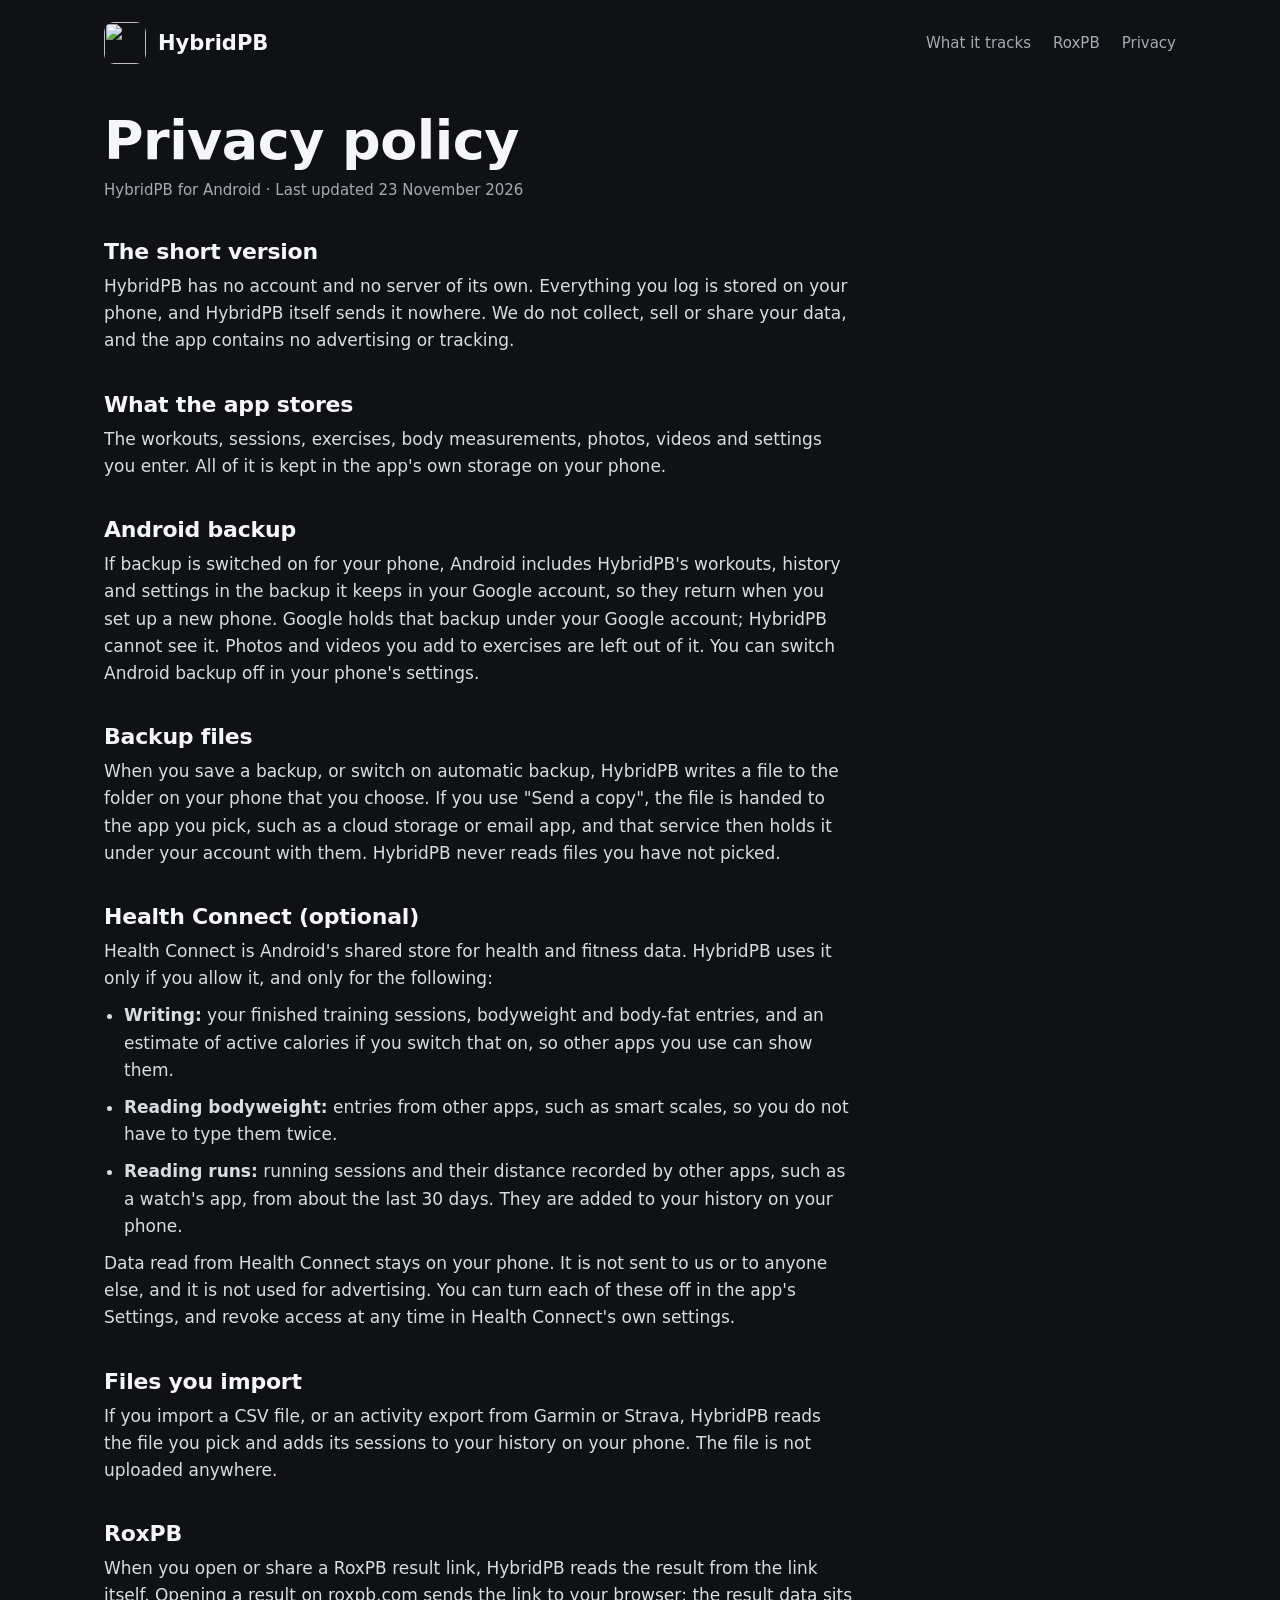
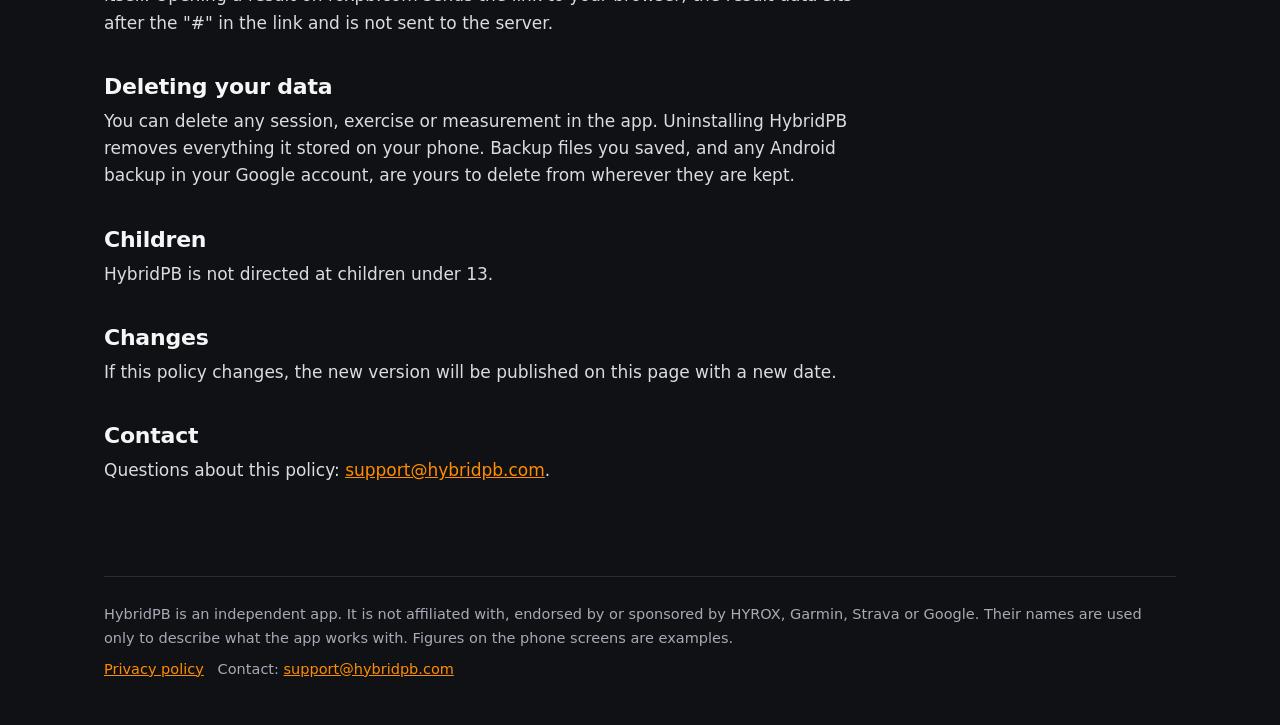
==== index.html @ e05a099e "Add files via upload" ====
<!DOCTYPE html>
<html lang="en-GB">
<head>
<meta charset="utf-8">
<meta name="viewport" content="width=device-width, initial-scale=1">
<title>HybridPB privacy policy</title>
<meta name="description" content="How HybridPB handles your data: it stays on your phone, with no account and no server.">
<link rel="icon" href="../img/logo.svg" type="image/svg+xml">
<link rel="stylesheet" href="../style.css">
</head>
<body>
<div class="wrap">
<header class="top">
  <a href="../"><img src="../img/logo.svg" alt=""></a>
  <a class="name" href="../">HybridPB</a>
  <nav><a href="../#what">What it tracks</a><a href="../#roxpb">RoxPB</a><a href="../privacy/">Privacy</a></nav>
</header>
<main class="policy">
  <h1>Privacy policy</h1>
  <p class="date">HybridPB for Android · Last updated 23 November 2026</p>

  <h2>The short version</h2>
  <p>HybridPB has no account and no server of its own. Everything you log is stored on your phone, and HybridPB itself sends it nowhere. We do not collect, sell or share your data, and the app contains no advertising or tracking.</p>

  <h2>What the app stores</h2>
  <p>The workouts, sessions, exercises, body measurements, photos, videos and settings you enter. All of it is kept in the app's own storage on your phone.</p>

  <h2>Android backup</h2>
  <p>If backup is switched on for your phone, Android includes HybridPB's workouts, history and settings in the backup it keeps in your Google account, so they return when you set up a new phone. Google holds that backup under your Google account; HybridPB cannot see it. Photos and videos you add to exercises are left out of it. You can switch Android backup off in your phone's settings.</p>

  <h2>Backup files</h2>
  <p>When you save a backup, or switch on automatic backup, HybridPB writes a file to the folder on your phone that you choose. If you use "Send a copy", the file is handed to the app you pick, such as a cloud storage or email app, and that service then holds it under your account with them. HybridPB never reads files you have not picked.</p>

  <h2>Health Connect (optional)</h2>
  <p>Health Connect is Android's shared store for health and fitness data. HybridPB uses it only if you allow it, and only for the following:</p>
  <ul>
    <li><strong>Writing:</strong> your finished training sessions, bodyweight and body-fat entries, and an estimate of active calories if you switch that on, so other apps you use can show them.</li>
    <li><strong>Reading bodyweight:</strong> entries from other apps, such as smart scales, so you do not have to type them twice.</li>
    <li><strong>Reading runs:</strong> running sessions and their distance recorded by other apps, such as a watch's app, from about the last 30 days. They are added to your history on your phone.</li>
  </ul>
  <p>Data read from Health Connect stays on your phone. It is not sent to us or to anyone else, and it is not used for advertising. You can turn each of these off in the app's Settings, and revoke access at any time in Health Connect's own settings.</p>

  <h2>Files you import</h2>
  <p>If you import a CSV file, or an activity export from Garmin or Strava, HybridPB reads the file you pick and adds its sessions to your history on your phone. The file is not uploaded anywhere.</p>

  <h2>RoxPB</h2>
  <p>When you open or share a RoxPB result link, HybridPB reads the result from the link itself. Opening a result on roxpb.com sends the link to your browser; the result data sits after the "#" in the link and is not sent to the server.</p>

  <h2>Deleting your data</h2>
  <p>You can delete any session, exercise or measurement in the app. Uninstalling HybridPB removes everything it stored on your phone. Backup files you saved, and any Android backup in your Google account, are yours to delete from wherever they are kept.</p>

  <h2>Children</h2>
  <p>HybridPB is not directed at children under 13.</p>

  <h2>Changes</h2>
  <p>If this policy changes, the new version will be published on this page with a new date.</p>

  <h2>Contact</h2>
  <p>Questions about this policy: <a href="mailto:support@hybridpb.com">support@hybridpb.com</a>.</p>
</main>
<footer>
  <p>HybridPB is an independent app. It is not affiliated with, endorsed by or sponsored by HYROX, Garmin, Strava or Google. Their names are used only to describe what the app works with. Figures on the phone screens are examples.</p>
  <p><a href="../privacy/">Privacy policy</a> &nbsp; Contact: <a href="mailto:support@hybridpb.com">support@hybridpb.com</a></p>
</footer>
</div>
</body>
</html>
---- style.css ----
@font-face{font-family:Archivo;src:url("fonts/archivo.woff2") format("woff2");font-weight:100 900;font-stretch:62% 125%;font-display:swap}
:root{
  --ink:#101114;--panel:#1b1d22;--raised:#22252c;--line:#2a2d34;--paper:#f5f6f8;--muted:#a5abb6;
  --run:#00aaff;--zone:#c060ff;--station:#ff8c00;--hyrox:#2ec4b6;--gold:#ffc94d;--good:#3ddc84;
  --display:Archivo,"Arial Narrow",system-ui,sans-serif;--body:system-ui,-apple-system,"Segoe UI",Roboto,Helvetica,Arial,sans-serif;
}
*{box-sizing:border-box}
html{scroll-behavior:smooth}
body{margin:0;background:var(--ink);color:var(--paper);font:17px/1.6 var(--body);-webkit-font-smoothing:antialiased}
img{max-width:100%;display:block}
a{color:var(--station)}
a:focus-visible,summary:focus-visible{outline:2px solid var(--run);outline-offset:3px;border-radius:4px}
.wrap{max-width:1120px;margin:0 auto;padding:0 24px}

/* header */
.top{display:flex;align-items:center;gap:12px;padding:22px 0}
.top img{width:42px;height:42px;border-radius:10px}
.top .name{font:800 21px/1 var(--display);font-stretch:110%;color:var(--paper);text-decoration:none}
.top nav{margin-left:auto;display:flex;gap:22px;font-size:15px}
.top nav a{color:var(--muted);text-decoration:none;white-space:nowrap}
.top nav a:hover{color:var(--paper)}

/* type */
h1,h2,h3{font-family:var(--display);margin:0;letter-spacing:-.01em}
h1{font-weight:900;font-stretch:118%;font-size:clamp(38px,5.6vw,70px);line-height:1}
h2{font-weight:800;font-stretch:112%;font-size:clamp(28px,3.6vw,44px);line-height:1.05}
h3{font-weight:700;font-stretch:106%;font-size:20px;line-height:1.2}
p{margin:0}
.lede{font-size:clamp(18px,1.6vw,21px);color:var(--muted);max-width:34em}

/* hero */
.hero{display:grid;grid-template-columns:minmax(0,1fr) minmax(0,1.05fr);gap:40px;align-items:center;padding:36px 0 72px}
.hero h1 span{display:block;white-space:nowrap}
.hero .lede{margin-top:22px}
.status{margin-top:28px;display:inline-block;border:1px solid var(--line);border-radius:999px;padding:9px 16px;font-size:15px;color:var(--muted)}
.fan{position:relative;height:600px}
.fan .phone{position:absolute;top:0}
.fan .phone:nth-child(1){left:2%;top:54px;transform:rotate(-6deg) scale(.86);transform-origin:bottom left;opacity:.9}
.fan .phone:nth-child(3){right:2%;top:54px;transform:rotate(6deg) scale(.86);transform-origin:bottom right;opacity:.9}
.fan .phone:nth-child(2){left:50%;transform:translateX(-50%);z-index:2}

/* the four kinds of session */
.kinds{display:grid;grid-template-columns:repeat(4,minmax(0,1fr));border-top:1px solid var(--line);border-bottom:1px solid var(--line)}
.kinds div{padding:26px 22px 28px;border-left:1px solid var(--line)}
.kinds div:first-child{border-left:0;padding-left:0}
.kinds h3{display:flex;align-items:center;gap:10px}
.kinds h3::before{content:"";width:12px;height:12px;border-radius:3px;background:var(--c)}
.kinds p{color:var(--muted);font-size:15.5px;margin-top:8px}

/* feature rows */
.feature{display:grid;grid-template-columns:minmax(0,1fr) 300px;gap:56px;align-items:center;padding:84px 0 0}
.feature.flip{grid-template-columns:300px minmax(0,1fr)}
.feature.flip .phone{order:-1}
.feature p{color:var(--muted);margin-top:16px;max-width:32em}
.feature ul{list-style:none;padding:0;margin:22px 0 0;max-width:34em}
.feature li{padding:11px 0;border-top:1px solid var(--line);font-size:16px}
.feature li b{font-weight:600;color:var(--paper)}
.feature li span{color:var(--muted)}

/* sources */
.sources{margin-top:96px;padding:44px 0;border-top:1px solid var(--line)}
.sources .cols{display:grid;grid-template-columns:repeat(4,minmax(0,1fr));gap:28px;margin-top:28px}
.sources h3{font-size:18px}
.sources p{color:var(--muted);font-size:15.5px;margin-top:6px}
.sources .lede{margin-top:14px}

/* RoxPB band: its own look, black like the watch face */
.roxpb{margin-top:64px;background:#000;border-radius:28px;padding:48px;display:grid;grid-template-columns:minmax(0,1fr) auto;gap:40px;align-items:center}
.roxpb .brand{display:flex;align-items:center;gap:14px;font:800 24px/1 var(--display);font-stretch:112%}
.roxpb .brand img{width:56px;height:56px;border-radius:13px}
.roxpb h2{margin-top:24px}
.roxpb p{color:var(--muted);margin-top:14px;max-width:30em}
.roxpb dl{display:flex;gap:36px;margin:26px 0 0;flex-wrap:wrap}
.roxpb dt{font-size:13.5px;color:var(--muted)}
.roxpb dd{margin:2px 0 0;font:800 30px/1.1 var(--display);font-stretch:108%;font-variant-numeric:tabular-nums}
.roxpb dd.ahead{color:#00ff3c}
.roxpb .go{display:inline-block;margin-top:28px;background:var(--station);color:#1a0e00;font-weight:700;text-decoration:none;padding:13px 22px;border-radius:999px}
.roxpb .watches{display:flex;gap:18px}
.roxpb .watches img{width:210px;height:210px}
.roxpb .fine{font-size:13.5px;margin-top:18px}

/* privacy strip and footer */
.yours{padding:72px 0 0;max-width:40em}
.yours p{color:var(--muted);margin-top:14px}
footer{border-top:1px solid var(--line);margin-top:72px;padding:26px 0 44px;color:var(--muted);font-size:14.5px}
footer p+p{margin-top:8px}

/* privacy page */
.policy{max-width:44em;padding-bottom:20px}
.policy h1{font-size:clamp(34px,5vw,54px);margin-top:28px}
.policy h2{font-size:22px;font-stretch:106%;margin-top:38px}
.policy p,.policy li{color:#d9dce2;margin-top:10px}
.policy ul{padding-left:20px;margin:6px 0 0}
.policy .date{color:var(--muted);font-size:15px}

/* ---------- phone mock-ups: the app's own screens, drawn in HTML ---------- */
.phone{width:300px;border-radius:38px;background:#000;padding:9px;box-shadow:0 30px 60px -20px rgba(0,0,0,.8),0 0 0 1px #2c2f36}
.screen{background:var(--ink);border-radius:30px;padding:16px 14px 10px;height:560px;overflow:hidden;font:11.5px/1.35 var(--body);display:flex;flex-direction:column}
.screen .title{font:800 21px/1 var(--display);font-stretch:108%;margin:6px 0 12px}
.screen .sec{font:700 9.5px/1 var(--body);letter-spacing:.08em;color:var(--muted);margin:13px 0 6px}
.screen .card{background:var(--panel);border-radius:11px;padding:9px 10px}
.screen .card+.card{margin-top:6px}
.screen .dim{color:var(--muted)}
.screen .big{font:800 15px/1.1 var(--display);font-variant-numeric:tabular-nums}
.screen .row{display:flex;align-items:center;gap:8px}
.screen .row .grow{flex:1;min-width:0}
.screen .num{font-variant-numeric:tabular-nums;font-weight:600}
.tabs{margin-top:auto;display:flex;justify-content:space-between;padding:9px 4px 2px;border-top:1px solid var(--line);font-size:9px;color:var(--muted)}
.tabs b{color:var(--paper);font-weight:600}
.tiles{display:grid;grid-template-columns:repeat(4,1fr);gap:0;background:var(--panel);border-radius:11px;overflow:hidden;text-align:center}
.tiles div{padding:9px 2px}
.tiles div.on{background:#12314a}
.tiles .big{font-size:17px}
.tiles small{display:block;font-size:8.5px;color:var(--muted);margin-top:2px}
.dot{width:8px;height:8px;border-radius:2px;background:var(--c);flex:none}
.chips{display:flex;gap:6px;margin:10px 0 0}
.chips span{border:1px solid var(--line);border-radius:7px;padding:4px 9px;color:var(--muted)}
.chips span.on{background:#12314a;border-color:#12314a;color:var(--paper)}
.bars{display:flex;align-items:flex-end;gap:5px;height:62px;margin-top:8px}
.bars i{flex:1;border-radius:3px 3px 0 0;background:var(--c);height:var(--h)}
.table{width:100%;border-collapse:collapse;font-variant-numeric:tabular-nums}
.table th{font-weight:700;font-size:9px;color:var(--muted);text-align:left;padding:2px 0}
.table td{padding:4px 0;font-weight:600;font-size:12.5px}
.table .r,.table th.r{text-align:right}
.tick{width:17px;height:17px;border-radius:50%;background:var(--good);display:inline-block}
.tick.off{background:var(--raised)}
.pill{display:inline-block;background:#3a2600;color:var(--gold);border-radius:6px;padding:1px 6px;font-size:9.5px;font-weight:700}
.trophy{color:var(--gold)}
.timer{background:#12314a;border-radius:11px;padding:9px 10px;margin-top:8px}
.timer .big{font-size:20px}
.orange{color:var(--station)}

@media (max-width:900px){
  .hero{grid-template-columns:1fr;padding-bottom:40px}
  .fan{height:auto;display:flex;justify-content:center}
  .fan .phone{position:static;transform:none!important}
  .fan .phone:nth-child(1),.fan .phone:nth-child(3){display:none}
  .kinds{grid-template-columns:1fr 1fr}
  .kinds div{padding-left:0;border-left:0;border-top:1px solid var(--line)}
  .kinds div:nth-child(-n+2){border-top:0}
  .kinds div:nth-child(even){padding-left:22px;border-left:1px solid var(--line)}
  .feature,.feature.flip{grid-template-columns:1fr;gap:32px;padding-top:64px}
  .feature .phone,.feature.flip .phone{order:2;margin:0 auto}
  .sources .cols{grid-template-columns:1fr 1fr}
  .roxpb{grid-template-columns:1fr;padding:32px 24px}
  .roxpb .watches img{width:150px;height:150px}
}
@media (max-width:480px){.top nav a:first-child{display:none}.top nav{gap:16px}.kinds{grid-template-columns:1fr}.kinds div,.kinds div:nth-child(even){padding-left:0;border-left:0;border-top:1px solid var(--line)}.kinds div:first-child{border-top:0}.kinds div:nth-child(2){border-top:1px solid var(--line)}.sources .cols{grid-template-columns:1fr}.phone{width:280px}}

.screen .btn{font-size:9.5px;font-weight:700;padding:5px 9px;border-radius:999px;background:var(--station);color:#101114}
.screen .btn.ghost{background:none;color:var(--paper);box-shadow:inset 0 0 0 1px var(--line)}
.screen .folder{display:flex;align-items:center;gap:7px;padding:7px 9px;margin-top:7px;border-radius:9px;background:#23262d;font-size:11px}
.screen .fi{width:13px;height:10px;border-radius:2px;background:var(--station);position:relative;flex:none}
.screen .fi:before{content:"";position:absolute;left:0;top:-3px;width:6px;height:3px;border-radius:2px 2px 0 0;background:var(--station)}
.screen .card.in{margin-left:12px}
.screen .go{width:0;height:0;border-left:8px solid var(--station);border-top:5px solid transparent;border-bottom:5px solid transparent;flex:none}
.screen .folder .grow{flex:1}
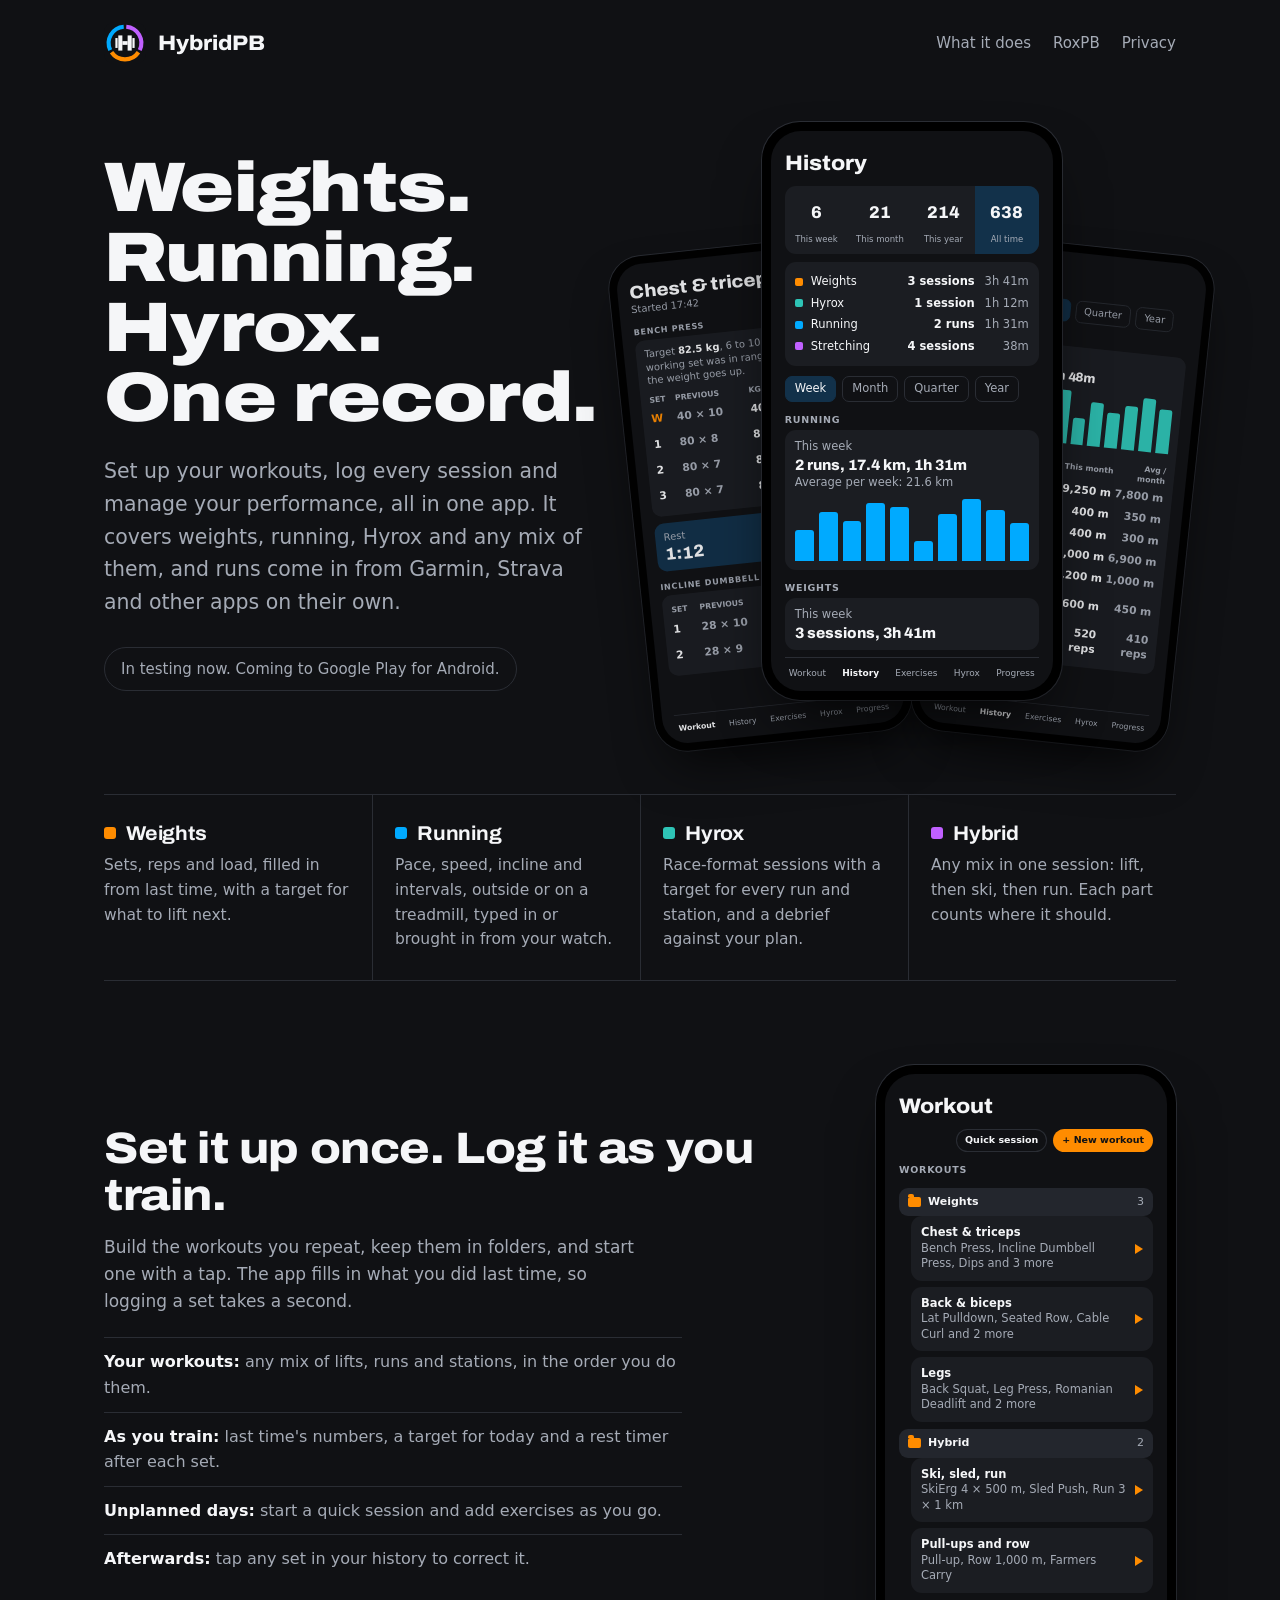
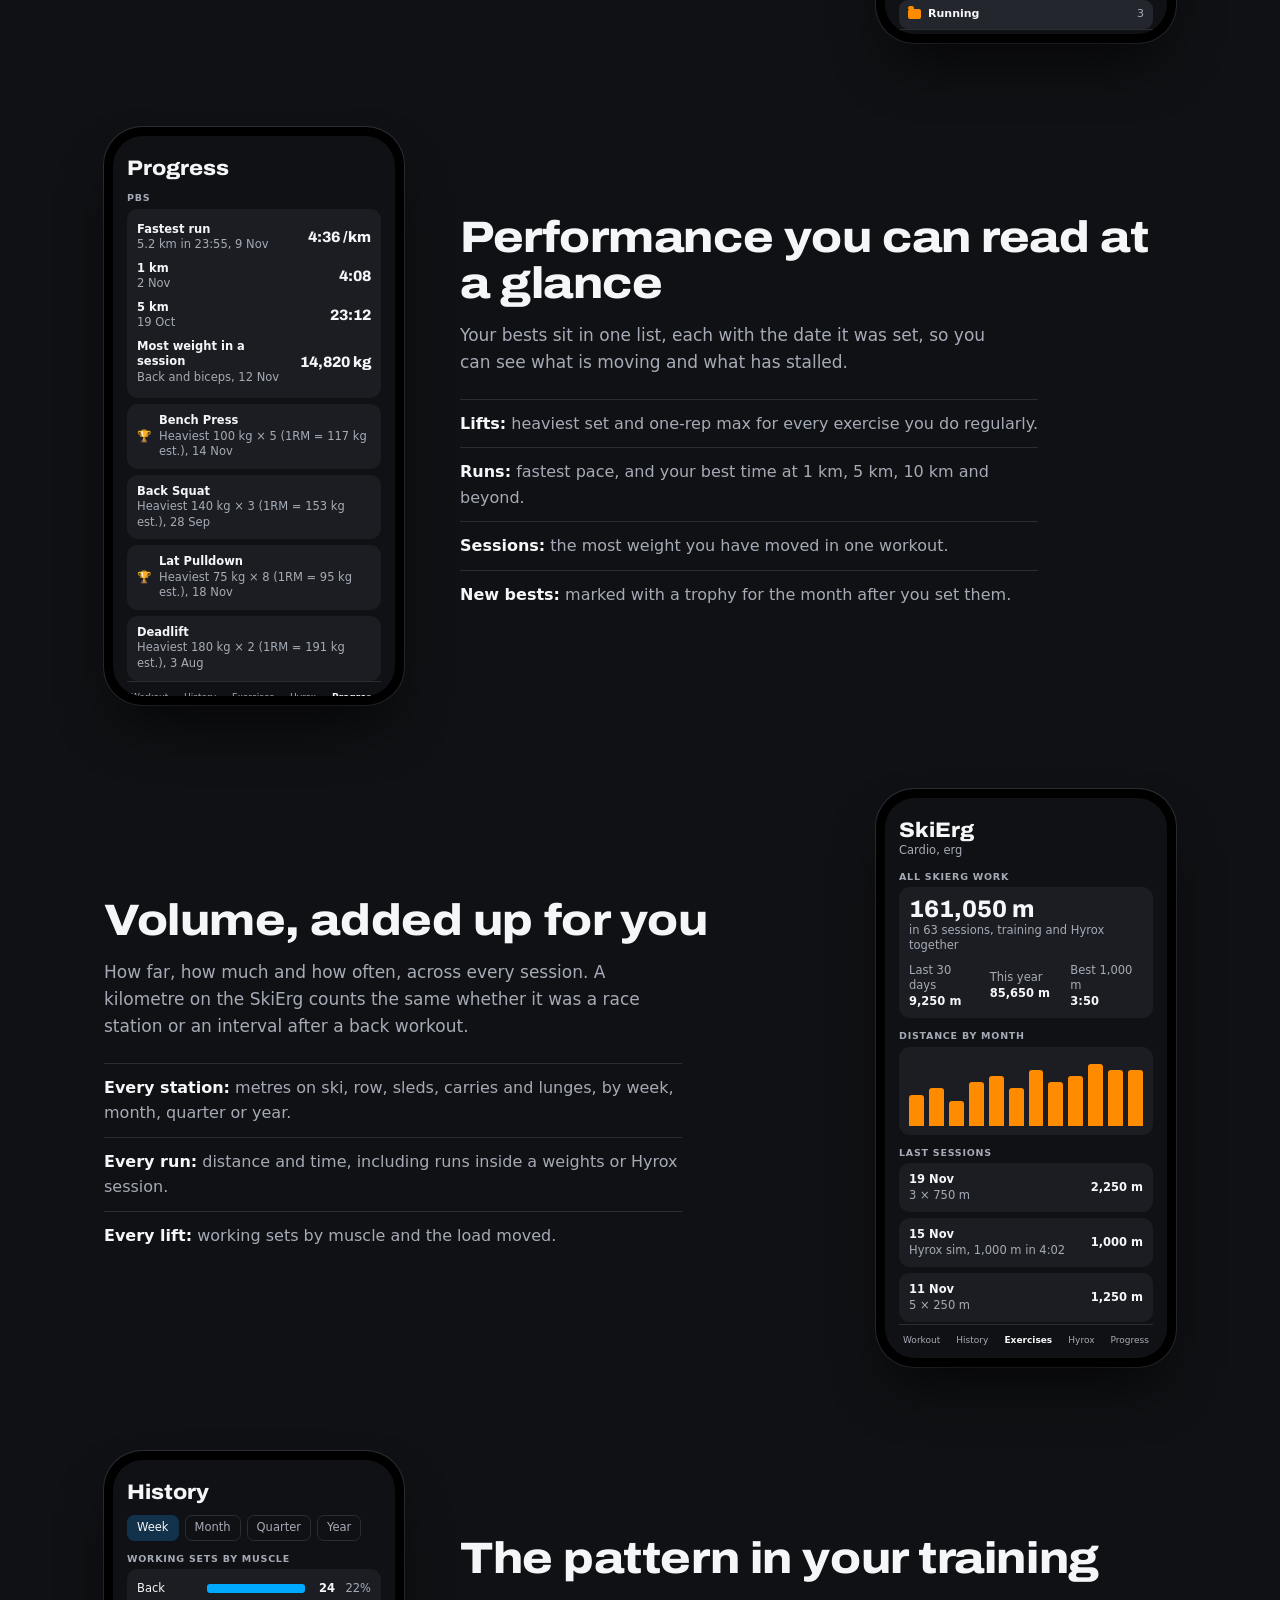
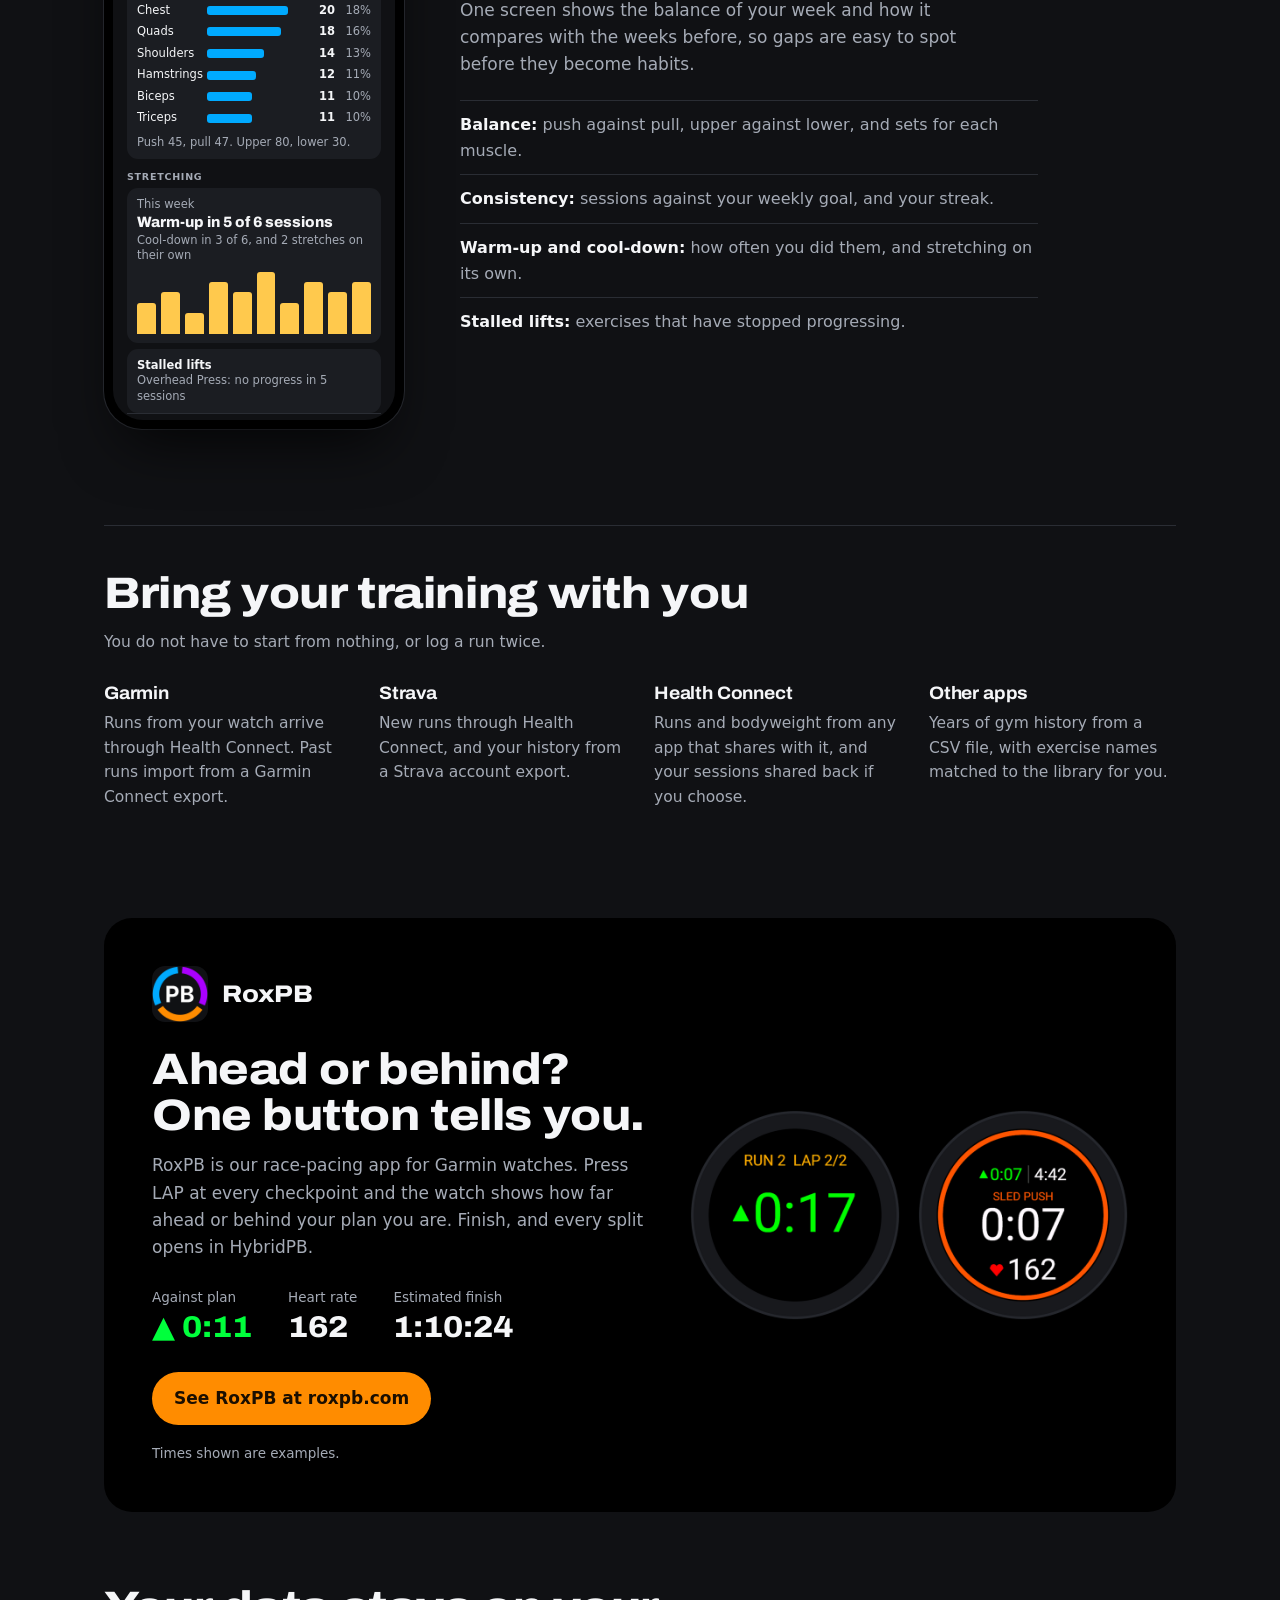
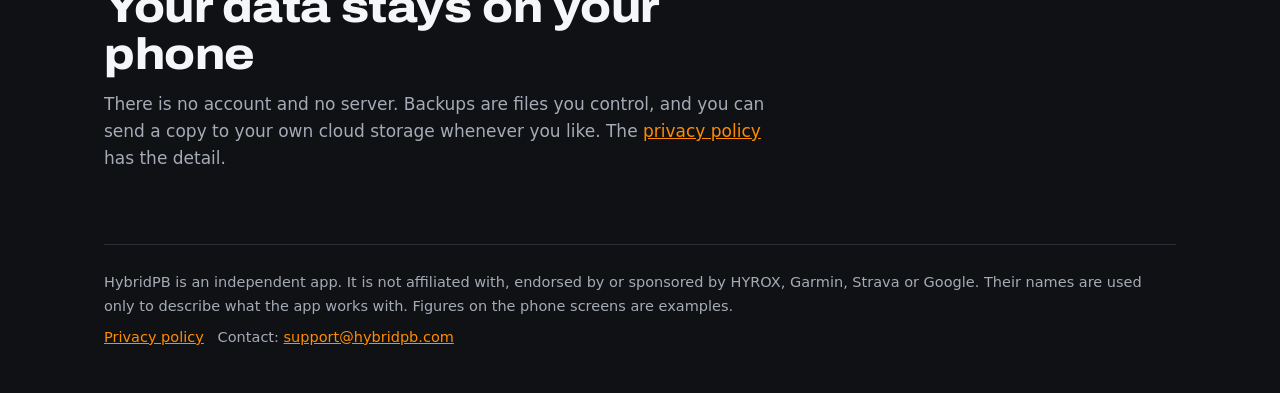
==== commit 1adb6bdd: "Add files via upload" ====
--- a/index.html
+++ b/index.html
@@ -3,64 +3,218 @@
 <head>
 <meta charset="utf-8">
 <meta name="viewport" content="width=device-width, initial-scale=1">
-<title>HybridPB privacy policy</title>
-<meta name="description" content="How HybridPB handles your data: it stays on your phone, with no account and no server.">
-<link rel="icon" href="../img/logo.svg" type="image/svg+xml">
-<link rel="stylesheet" href="../style.css">
+<title>HybridPB: plan, log and review weights, running, Hyrox and hybrid training</title>
+<meta name="description" content="Set up your workouts, log every session and manage your performance in one app, across weights, running, Hyrox and hybrid training. Brings in runs from Garmin, Strava and others.">
+<link rel="icon" href="./img/logo.svg" type="image/svg+xml">
+<link rel="stylesheet" href="./style.css">
 </head>
 <body>
 <div class="wrap">
 <header class="top">
-  <a href="../"><img src="../img/logo.svg" alt=""></a>
-  <a class="name" href="../">HybridPB</a>
-  <nav><a href="../#what">What it tracks</a><a href="../#roxpb">RoxPB</a><a href="../privacy/">Privacy</a></nav>
+  <a href="./"><img src="./img/logo.svg" alt=""></a>
+  <a class="name" href="./">HybridPB</a>
+  <nav><a href="./#what">What it does</a><a href="./#roxpb">RoxPB</a><a href="./privacy/">Privacy</a></nav>
 </header>
-<main class="policy">
-  <h1>Privacy policy</h1>
-  <p class="date">HybridPB for Android · Last updated 23 November 2026</p>
-
-  <h2>The short version</h2>
-  <p>HybridPB has no account and no server of its own. Everything you log is stored on your phone, and HybridPB itself sends it nowhere. We do not collect, sell or share your data, and the app contains no advertising or tracking.</p>
-
-  <h2>What the app stores</h2>
-  <p>The workouts, sessions, exercises, body measurements, photos, videos and settings you enter. All of it is kept in the app's own storage on your phone.</p>
-
-  <h2>Android backup</h2>
-  <p>If backup is switched on for your phone, Android includes HybridPB's workouts, history and settings in the backup it keeps in your Google account, so they return when you set up a new phone. Google holds that backup under your Google account; HybridPB cannot see it. Photos and videos you add to exercises are left out of it. You can switch Android backup off in your phone's settings.</p>
-
-  <h2>Backup files</h2>
-  <p>When you save a backup, or switch on automatic backup, HybridPB writes a file to the folder on your phone that you choose. If you use "Send a copy", the file is handed to the app you pick, such as a cloud storage or email app, and that service then holds it under your account with them. HybridPB never reads files you have not picked.</p>
-
-  <h2>Health Connect (optional)</h2>
-  <p>Health Connect is Android's shared store for health and fitness data. HybridPB uses it only if you allow it, and only for the following:</p>
-  <ul>
-    <li><strong>Writing:</strong> your finished training sessions, bodyweight and body-fat entries, and an estimate of active calories if you switch that on, so other apps you use can show them.</li>
-    <li><strong>Reading bodyweight:</strong> entries from other apps, such as smart scales, so you do not have to type them twice.</li>
-    <li><strong>Reading runs:</strong> running sessions and their distance recorded by other apps, such as a watch's app, from about the last 30 days. They are added to your history on your phone.</li>
-  </ul>
-  <p>Data read from Health Connect stays on your phone. It is not sent to us or to anyone else, and it is not used for advertising. You can turn each of these off in the app's Settings, and revoke access at any time in Health Connect's own settings.</p>
-
-  <h2>Files you import</h2>
-  <p>If you import a CSV file, or an activity export from Garmin or Strava, HybridPB reads the file you pick and adds its sessions to your history on your phone. The file is not uploaded anywhere.</p>
-
-  <h2>RoxPB</h2>
-  <p>When you open or share a RoxPB result link, HybridPB reads the result from the link itself. Opening a result on roxpb.com sends the link to your browser; the result data sits after the "#" in the link and is not sent to the server.</p>
-
-  <h2>Deleting your data</h2>
-  <p>You can delete any session, exercise or measurement in the app. Uninstalling HybridPB removes everything it stored on your phone. Backup files you saved, and any Android backup in your Google account, are yours to delete from wherever they are kept.</p>
-
-  <h2>Children</h2>
-  <p>HybridPB is not directed at children under 13.</p>
-
-  <h2>Changes</h2>
-  <p>If this policy changes, the new version will be published on this page with a new date.</p>
-
-  <h2>Contact</h2>
-  <p>Questions about this policy: <a href="mailto:support@hybridpb.com">support@hybridpb.com</a>.</p>
+
+<main>
+<section class="hero">
+  <div>
+    <h1><span>Weights.</span><span>Running.</span><span>Hyrox.</span><span>One record.</span></h1>
+    <p class="lede">Set up your workouts, log every session and manage your performance, all in one app. It covers weights, running, Hyrox and any mix of them, and runs come in from Garmin, Strava and other apps on their own.</p>
+    <p class="status">In testing now. Coming to Google Play for Android.</p>
+  </div>
+  <div class="fan"><div class="phone" role="img" aria-label="HybridPB during a weights session, showing sets, a target and the rest timer"><div class="screen" aria-hidden="true">
+<div class="row"><div class="grow"><div class="title" style="margin-bottom:2px">Chest &amp; triceps</div><div class="dim">Started 17:42</div></div><div class="big orange">24:10</div></div>
+<div class="sec">BENCH PRESS</div>
+<div class="card">
+  <div class="dim" style="margin-bottom:6px">Target <b style="color:var(--paper)">82.5 kg</b>, 6 to 10 reps. Every working set was in range last time, so the weight goes up.</div>
+  <table class="table"><tr><th>SET</th><th>PREVIOUS</th><th>KG</th><th>REPS</th><th class="r"></th></tr>
+  <tr><td class="orange">W</td><td class="dim">40 × 10</td><td>40</td><td>10</td><td class="r"><span class="tick"></span></td></tr>
+  <tr><td>1</td><td class="dim">80 × 8</td><td>82.5</td><td>8</td><td class="r"><span class="tick"></span></td></tr>
+  <tr><td>2</td><td class="dim">80 × 7</td><td>82.5</td><td>7</td><td class="r"><span class="tick"></span></td></tr>
+  <tr><td>3</td><td class="dim">80 × 7</td><td>82.5</td><td>7</td><td class="r"><span class="tick off"></span></td></tr></table>
+</div>
+<div class="timer row"><div class="grow"><div class="dim">Rest</div><div class="big">1:12</div></div><div class="dim">of 2:00</div></div>
+<div class="sec">INCLINE DUMBBELL PRESS</div>
+<div class="card"><table class="table"><tr><th>SET</th><th>PREVIOUS</th><th>KG</th><th>REPS</th><th class="r"></th></tr>
+  <tr><td>1</td><td class="dim">28 × 10</td><td>28</td><td>10</td><td class="r"><span class="tick off"></span></td></tr>
+  <tr><td>2</td><td class="dim">28 × 9</td><td>28</td><td>9</td><td class="r"><span class="tick off"></span></td></tr></table></div>
+<div class="tabs"><b>Workout</b><span>History</span><span>Exercises</span><span>Hyrox</span><span>Progress</span></div></div></div><div class="phone" role="img" aria-label="HybridPB History, with totals for weights, Hyrox, running and stretching"><div class="screen" aria-hidden="true">
+<div class="title">History</div>
+<div class="tiles"><div><div class="big">6</div><small>This week</small></div><div><div class="big">21</div><small>This month</small></div><div><div class="big">214</div><small>This year</small></div><div class="on"><div class="big">638</div><small>All time</small></div></div>
+<div class="card" style="margin-top:8px">
+  <div class="row" style="padding:3px 0"><span class="dot" style="--c:var(--station)"></span><span class="grow">Weights</span><span class="num">3 sessions</span><span class="dim" style="width:46px;text-align:right">3h 41m</span></div>
+  <div class="row" style="padding:3px 0"><span class="dot" style="--c:var(--hyrox)"></span><span class="grow">Hyrox</span><span class="num">1 session</span><span class="dim" style="width:46px;text-align:right">1h 12m</span></div>
+  <div class="row" style="padding:3px 0"><span class="dot" style="--c:var(--run)"></span><span class="grow">Running</span><span class="num">2 runs</span><span class="dim" style="width:46px;text-align:right">1h 31m</span></div>
+  <div class="row" style="padding:3px 0"><span class="dot" style="--c:var(--zone)"></span><span class="grow">Stretching</span><span class="num">4 sessions</span><span class="dim" style="width:46px;text-align:right">38m</span></div>
+</div>
+<div class="chips"><span class="on">Week</span><span>Month</span><span>Quarter</span><span>Year</span></div>
+<div class="sec">RUNNING</div>
+<div class="card"><div class="dim">This week</div><div class="big" style="margin:2px 0 2px">2 runs, 17.4 km, 1h 31m</div><div class="dim">Average per week: 21.6 km</div><div class="bars"><i style="--h:50%;--c:var(--run)"></i><i style="--h:79%;--c:var(--run)"></i><i style="--h:64%;--c:var(--run)"></i><i style="--h:93%;--c:var(--run)"></i><i style="--h:86%;--c:var(--run)"></i><i style="--h:32%;--c:var(--run)"></i><i style="--h:75%;--c:var(--run)"></i><i style="--h:100%;--c:var(--run)"></i><i style="--h:82%;--c:var(--run)"></i><i style="--h:61%;--c:var(--run)"></i></div></div>
+<div class="sec">WEIGHTS</div>
+<div class="card"><div class="dim">This week</div><div class="big" style="margin-top:2px">3 sessions, 3h 41m</div></div>
+<div class="tabs"><span>Workout</span><b>History</b><span>Exercises</span><span>Hyrox</span><span>Progress</span></div></div></div><div class="phone" role="img" aria-label="HybridPB History, showing metres on each Hyrox station"><div class="screen" aria-hidden="true">
+<div class="title">History</div>
+<div class="chips" style="margin-top:0"><span>Week</span><span class="on">Month</span><span>Quarter</span><span>Year</span></div>
+<div class="sec">HYROX</div>
+<div class="card"><div class="dim">This month</div><div class="big" style="margin:2px 0">5 sessions, 5h 48m</div><div class="bars"><i style="--h:50%;--c:var(--hyrox)"></i><i style="--h:67%;--c:var(--hyrox)"></i><i style="--h:33%;--c:var(--hyrox)"></i><i style="--h:83%;--c:var(--hyrox)"></i><i style="--h:67%;--c:var(--hyrox)"></i><i style="--h:100%;--c:var(--hyrox)"></i><i style="--h:50%;--c:var(--hyrox)"></i><i style="--h:83%;--c:var(--hyrox)"></i><i style="--h:67%;--c:var(--hyrox)"></i><i style="--h:83%;--c:var(--hyrox)"></i><i style="--h:100%;--c:var(--hyrox)"></i><i style="--h:83%;--c:var(--hyrox)"></i></div>
+  <table class="table" style="margin-top:12px"><tr><th>STATIONS</th><th class="r">This month</th><th class="r">Avg / month</th></tr>
+  <tr><td>SkiErg</td><td class="r">9,250 m</td><td class="r dim">7,800 m</td></tr>
+  <tr><td>Sled push</td><td class="r">400 m</td><td class="r dim">350 m</td></tr>
+  <tr><td>Sled pull</td><td class="r">400 m</td><td class="r dim">300 m</td></tr>
+  <tr><td>Row</td><td class="r">8,000 m</td><td class="r dim">6,900 m</td></tr>
+  <tr><td>Farmers carry</td><td class="r">1,200 m</td><td class="r dim">1,000 m</td></tr>
+  <tr><td>Sandbag lunges</td><td class="r">600 m</td><td class="r dim">450 m</td></tr>
+  <tr><td>Wall balls</td><td class="r">520 reps</td><td class="r dim">410 reps</td></tr></table>
+</div>
+<div class="tabs"><span>Workout</span><b>History</b><span>Exercises</span><span>Hyrox</span><span>Progress</span></div></div></div></div>
+</section>
+
+<section class="kinds" id="what">
+  <div style="--c:var(--station)"><h3>Weights</h3><p>Sets, reps and load, filled in from last time, with a target for what to lift next.</p></div>
+  <div style="--c:var(--run)"><h3>Running</h3><p>Pace, speed, incline and intervals, outside or on a treadmill, typed in or brought in from your watch.</p></div>
+  <div style="--c:var(--hyrox)"><h3>Hyrox</h3><p>Race-format sessions with a target for every run and station, and a debrief against your plan.</p></div>
+  <div style="--c:var(--zone)"><h3>Hybrid</h3><p>Any mix in one session: lift, then ski, then run. Each part counts where it should.</p></div>
+</section>
+
+<section class="feature">
+  <div>
+    <h2>Set it up once. Log it as you train.</h2>
+    <p>Build the workouts you repeat, keep them in folders, and start one with a tap. The app fills in what you did last time, so logging a set takes a second.</p>
+    <ul>
+      <li><b>Your workouts:</b> <span>any mix of lifts, runs and stations, in the order you do them.</span></li>
+      <li><b>As you train:</b> <span>last time's numbers, a target for today and a rest timer after each set.</span></li>
+      <li><b>Unplanned days:</b> <span>start a quick session and add exercises as you go.</span></li>
+      <li><b>Afterwards:</b> <span>tap any set in your history to correct it.</span></li>
+    </ul>
+  </div>
+  <div class="phone" role="img" aria-label="HybridPB Workout tab, with saved workouts grouped in folders"><div class="screen" aria-hidden="true">
+<div class="title">Workout</div>
+<div class="row" style="justify-content:flex-end;gap:6px"><span class="btn ghost">Quick session</span><span class="btn">+ New workout</span></div>
+<div class="sec">WORKOUTS</div>
+<div class="folder"><span class="fi"></span><b class="grow">Weights</b><span class="dim">3</span></div>
+<div class="card row in"><div class="grow"><b>Chest &amp; triceps</b><div class="dim">Bench Press, Incline Dumbbell Press, Dips and 3 more</div></div><span class="go"></span></div>
+<div class="card row in"><div class="grow"><b>Back &amp; biceps</b><div class="dim">Lat Pulldown, Seated Row, Cable Curl and 2 more</div></div><span class="go"></span></div>
+<div class="card row in"><div class="grow"><b>Legs</b><div class="dim">Back Squat, Leg Press, Romanian Deadlift and 2 more</div></div><span class="go"></span></div>
+<div class="folder"><span class="fi"></span><b class="grow">Hybrid</b><span class="dim">2</span></div>
+<div class="card row in"><div class="grow"><b>Ski, sled, run</b><div class="dim">SkiErg 4 × 500 m, Sled Push, Run 3 × 1 km</div></div><span class="go"></span></div>
+<div class="card row in"><div class="grow"><b>Pull-ups and row</b><div class="dim">Pull-up, Row 1,000 m, Farmers Carry</div></div><span class="go"></span></div>
+<div class="folder"><span class="fi"></span><b class="grow">Running</b><span class="dim">3</span></div>
+<div class="tabs"><b>Workout</b><span>History</span><span>Exercises</span><span>Hyrox</span><span>Progress</span></div></div></div>
+</section>
+
+<section class="feature flip">
+  <div>
+    <h2>Performance you can read at a glance</h2>
+    <p>Your bests sit in one list, each with the date it was set, so you can see what is moving and what has stalled.</p>
+    <ul>
+      <li><b>Lifts:</b> <span>heaviest set and one-rep max for every exercise you do regularly.</span></li>
+      <li><b>Runs:</b> <span>fastest pace, and your best time at 1 km, 5 km, 10 km and beyond.</span></li>
+      <li><b>Sessions:</b> <span>the most weight you have moved in one workout.</span></li>
+      <li><b>New bests:</b> <span>marked with a trophy for the month after you set them.</span></li>
+    </ul>
+  </div>
+  <div class="phone" role="img" aria-label="HybridPB Progress, listing personal bests for runs and lifts"><div class="screen" aria-hidden="true">
+<div class="title">Progress</div>
+<div class="sec" style="margin-top:2px">PBS</div>
+<div class="card">
+  <div class="row" style="padding:4px 0"><div class="grow"><b>Fastest run</b><div class="dim">5.2 km in 23:55, 9 Nov</div></div><div class="big">4:36 /km</div></div>
+  <div class="row" style="padding:4px 0"><div class="grow"><b>1 km</b><div class="dim">2 Nov</div></div><div class="big">4:08</div></div>
+  <div class="row" style="padding:4px 0"><div class="grow"><b>5 km</b><div class="dim">19 Oct</div></div><div class="big">23:12</div></div>
+  <div class="row" style="padding:4px 0"><div class="grow"><b>Most weight in a session</b><div class="dim">Back and biceps, 12 Nov</div></div><div class="big">14,820 kg</div></div>
+</div>
+<div class="card row"><span class="trophy">🏆</span><div class="grow"><b>Bench Press</b><div class="dim">Heaviest 100 kg × 5 (1RM = 117 kg est.), 14 Nov</div></div></div>
+<div class="card row"><div class="grow"><b>Back Squat</b><div class="dim">Heaviest 140 kg × 3 (1RM = 153 kg est.), 28 Sep</div></div></div>
+<div class="card row"><span class="trophy">🏆</span><div class="grow"><b>Lat Pulldown</b><div class="dim">Heaviest 75 kg × 8 (1RM = 95 kg est.), 18 Nov</div></div></div>
+<div class="card row"><div class="grow"><b>Deadlift</b><div class="dim">Heaviest 180 kg × 2 (1RM = 191 kg est.), 3 Aug</div></div></div>
+<div class="tabs"><span>Workout</span><span>History</span><span>Exercises</span><span>Hyrox</span><b>Progress</b></div></div></div>
+</section>
+
+<section class="feature">
+  <div>
+    <h2>Volume, added up for you</h2>
+    <p>How far, how much and how often, across every session. A kilometre on the SkiErg counts the same whether it was a race station or an interval after a back workout.</p>
+    <ul>
+      <li><b>Every station:</b> <span>metres on ski, row, sleds, carries and lunges, by week, month, quarter or year.</span></li>
+      <li><b>Every run:</b> <span>distance and time, including runs inside a weights or Hyrox session.</span></li>
+      <li><b>Every lift:</b> <span>working sets by muscle and the load moved.</span></li>
+    </ul>
+  </div>
+  <div class="phone" role="img" aria-label="HybridPB exercise page, with total distance on the SkiErg across training and racing"><div class="screen" aria-hidden="true">
+<div class="title" style="margin-bottom:2px">SkiErg</div><div class="dim">Cardio, erg</div>
+<div class="sec">ALL SKIERG WORK</div>
+<div class="card"><div class="big" style="font-size:24px">161,050 m</div><div class="dim">in 63 sessions, training and Hyrox together</div>
+  <div class="row" style="margin-top:9px"><div class="grow"><div class="dim">Last 30 days</div><b>9,250 m</b></div><div class="grow"><div class="dim">This year</div><b>85,650 m</b></div><div class="grow"><div class="dim">Best 1,000 m</div><b>3:50</b></div></div></div>
+<div class="sec">DISTANCE BY MONTH</div>
+<div class="card"><div class="bars"><i style="--h:50%;--c:var(--station)"></i><i style="--h:60%;--c:var(--station)"></i><i style="--h:40%;--c:var(--station)"></i><i style="--h:70%;--c:var(--station)"></i><i style="--h:80%;--c:var(--station)"></i><i style="--h:60%;--c:var(--station)"></i><i style="--h:90%;--c:var(--station)"></i><i style="--h:70%;--c:var(--station)"></i><i style="--h:80%;--c:var(--station)"></i><i style="--h:100%;--c:var(--station)"></i><i style="--h:90%;--c:var(--station)"></i><i style="--h:90%;--c:var(--station)"></i></div></div>
+<div class="sec">LAST SESSIONS</div>
+<div class="card"><div class="row"><div class="grow"><b>19 Nov</b><div class="dim">3 × 750 m</div></div><div class="num">2,250 m</div></div></div>
+<div class="card"><div class="row"><div class="grow"><b>15 Nov</b><div class="dim">Hyrox sim, 1,000 m in 4:02</div></div><div class="num">1,000 m</div></div></div>
+<div class="card"><div class="row"><div class="grow"><b>11 Nov</b><div class="dim">5 × 250 m</div></div><div class="num">1,250 m</div></div></div>
+<div class="tabs"><span>Workout</span><span>History</span><b>Exercises</b><span>Hyrox</span><span>Progress</span></div></div></div>
+</section>
+
+<section class="feature flip">
+  <div>
+    <h2>The pattern in your training</h2>
+    <p>One screen shows the balance of your week and how it compares with the weeks before, so gaps are easy to spot before they become habits.</p>
+    <ul>
+      <li><b>Balance:</b> <span>push against pull, upper against lower, and sets for each muscle.</span></li>
+      <li><b>Consistency:</b> <span>sessions against your weekly goal, and your streak.</span></li>
+      <li><b>Warm-up and cool-down:</b> <span>how often you did them, and stretching on its own.</span></li>
+      <li><b>Stalled lifts:</b> <span>exercises that have stopped progressing.</span></li>
+    </ul>
+  </div>
+  <div class="phone" role="img" aria-label="HybridPB History, showing working sets by muscle and how often sessions had a warm-up and cool-down"><div class="screen" aria-hidden="true">
+<div class="title">History</div>
+<div class="chips" style="margin-top:0"><span class="on">Week</span><span>Month</span><span>Quarter</span><span>Year</span></div>
+<div class="sec">WORKING SETS BY MUSCLE</div>
+<div class="card"><div class="row" style="padding:3px 0"><span style="width:62px">Back</span><span class="grow"><span style="display:block;height:9px;border-radius:3px;background:var(--run);width:100%"></span></span><span class="num" style="width:22px;text-align:right">24</span><span class="dim" style="width:28px;text-align:right">22%</span></div><div class="row" style="padding:3px 0"><span style="width:62px">Chest</span><span class="grow"><span style="display:block;height:9px;border-radius:3px;background:var(--run);width:83%"></span></span><span class="num" style="width:22px;text-align:right">20</span><span class="dim" style="width:28px;text-align:right">18%</span></div><div class="row" style="padding:3px 0"><span style="width:62px">Quads</span><span class="grow"><span style="display:block;height:9px;border-radius:3px;background:var(--run);width:75%"></span></span><span class="num" style="width:22px;text-align:right">18</span><span class="dim" style="width:28px;text-align:right">16%</span></div><div class="row" style="padding:3px 0"><span style="width:62px">Shoulders</span><span class="grow"><span style="display:block;height:9px;border-radius:3px;background:var(--run);width:58%"></span></span><span class="num" style="width:22px;text-align:right">14</span><span class="dim" style="width:28px;text-align:right">13%</span></div><div class="row" style="padding:3px 0"><span style="width:62px">Hamstrings</span><span class="grow"><span style="display:block;height:9px;border-radius:3px;background:var(--run);width:50%"></span></span><span class="num" style="width:22px;text-align:right">12</span><span class="dim" style="width:28px;text-align:right">11%</span></div><div class="row" style="padding:3px 0"><span style="width:62px">Biceps</span><span class="grow"><span style="display:block;height:9px;border-radius:3px;background:var(--run);width:46%"></span></span><span class="num" style="width:22px;text-align:right">11</span><span class="dim" style="width:28px;text-align:right">10%</span></div><div class="row" style="padding:3px 0"><span style="width:62px">Triceps</span><span class="grow"><span style="display:block;height:9px;border-radius:3px;background:var(--run);width:46%"></span></span><span class="num" style="width:22px;text-align:right">11</span><span class="dim" style="width:28px;text-align:right">10%</span></div>
+  <div class="dim" style="margin-top:6px">Push 45, pull 47. Upper 80, lower 30.</div></div>
+<div class="sec">STRETCHING</div>
+<div class="card"><div class="dim">This week</div><div class="big" style="margin:2px 0">Warm-up in 5 of 6 sessions</div><div class="dim">Cool-down in 3 of 6, and 2 stretches on their own</div><div class="bars"><i style="--h:50%;--c:var(--gold)"></i><i style="--h:67%;--c:var(--gold)"></i><i style="--h:33%;--c:var(--gold)"></i><i style="--h:83%;--c:var(--gold)"></i><i style="--h:67%;--c:var(--gold)"></i><i style="--h:100%;--c:var(--gold)"></i><i style="--h:50%;--c:var(--gold)"></i><i style="--h:83%;--c:var(--gold)"></i><i style="--h:67%;--c:var(--gold)"></i><i style="--h:83%;--c:var(--gold)"></i></div></div>
+<div class="card row"><div class="grow"><b>Stalled lifts</b><div class="dim">Overhead Press: no progress in 5 sessions</div></div></div>
+<div class="tabs"><span>Workout</span><b>History</b><span>Exercises</span><span>Hyrox</span><span>Progress</span></div></div></div>
+</section>
+
+<section class="sources">
+  <h2>Bring your training with you</h2>
+  <p class="lede">You do not have to start from nothing, or log a run twice.</p>
+  <div class="cols">
+    <div><h3>Garmin</h3><p>Runs from your watch arrive through Health Connect. Past runs import from a Garmin Connect export.</p></div>
+    <div><h3>Strava</h3><p>New runs through Health Connect, and your history from a Strava account export.</p></div>
+    <div><h3>Health Connect</h3><p>Runs and bodyweight from any app that shares with it, and your sessions shared back if you choose.</p></div>
+    <div><h3>Other apps</h3><p>Years of gym history from a CSV file, with exercise names matched to the library for you.</p></div>
+  </div>
+</section>
+
+<section class="roxpb" id="roxpb">
+  <div>
+    <div class="brand"><img src="./img/roxpb-logo.png" alt="">RoxPB</div>
+    <h2>Ahead or behind? One button tells you.</h2>
+    <p>RoxPB is our race-pacing app for Garmin watches. Press LAP at every checkpoint and the watch shows how far ahead or behind your plan you are. Finish, and every split opens in HybridPB.</p>
+    <dl>
+      <div><dt>Against plan</dt><dd class="ahead">▲ 0:11</dd></div>
+      <div><dt>Heart rate</dt><dd>162</dd></div>
+      <div><dt>Estimated finish</dt><dd>1:10:24</dd></div>
+    </dl>
+    <a class="go" href="https://roxpb.com">See RoxPB at roxpb.com</a>
+    <p class="fine">Times shown are examples.</p>
+  </div>
+  <div class="watches">
+    <img src="./img/roxpb-watch-run.png" alt="A Garmin watch showing 17 seconds ahead of plan on run 2">
+    <img src="./img/roxpb-watch-station.png" alt="A Garmin watch on the sled push station, 7 seconds ahead, heart rate 162">
+  </div>
+</section>
+
+<section class="yours">
+  <h2>Your data stays on your phone</h2>
+  <p>There is no account and no server. Backups are files you control, and you can send a copy to your own cloud storage whenever you like. The <a href="./privacy/">privacy policy</a> has the detail.</p>
+</section>
 </main>
 <footer>
   <p>HybridPB is an independent app. It is not affiliated with, endorsed by or sponsored by HYROX, Garmin, Strava or Google. Their names are used only to describe what the app works with. Figures on the phone screens are examples.</p>
-  <p><a href="../privacy/">Privacy policy</a> &nbsp; Contact: <a href="mailto:support@hybridpb.com">support@hybridpb.com</a></p>
+  <p><a href="./privacy/">Privacy policy</a> &nbsp; Contact: <a href="mailto:support@hybridpb.com">support@hybridpb.com</a></p>
 </footer>
 </div>
 </body>
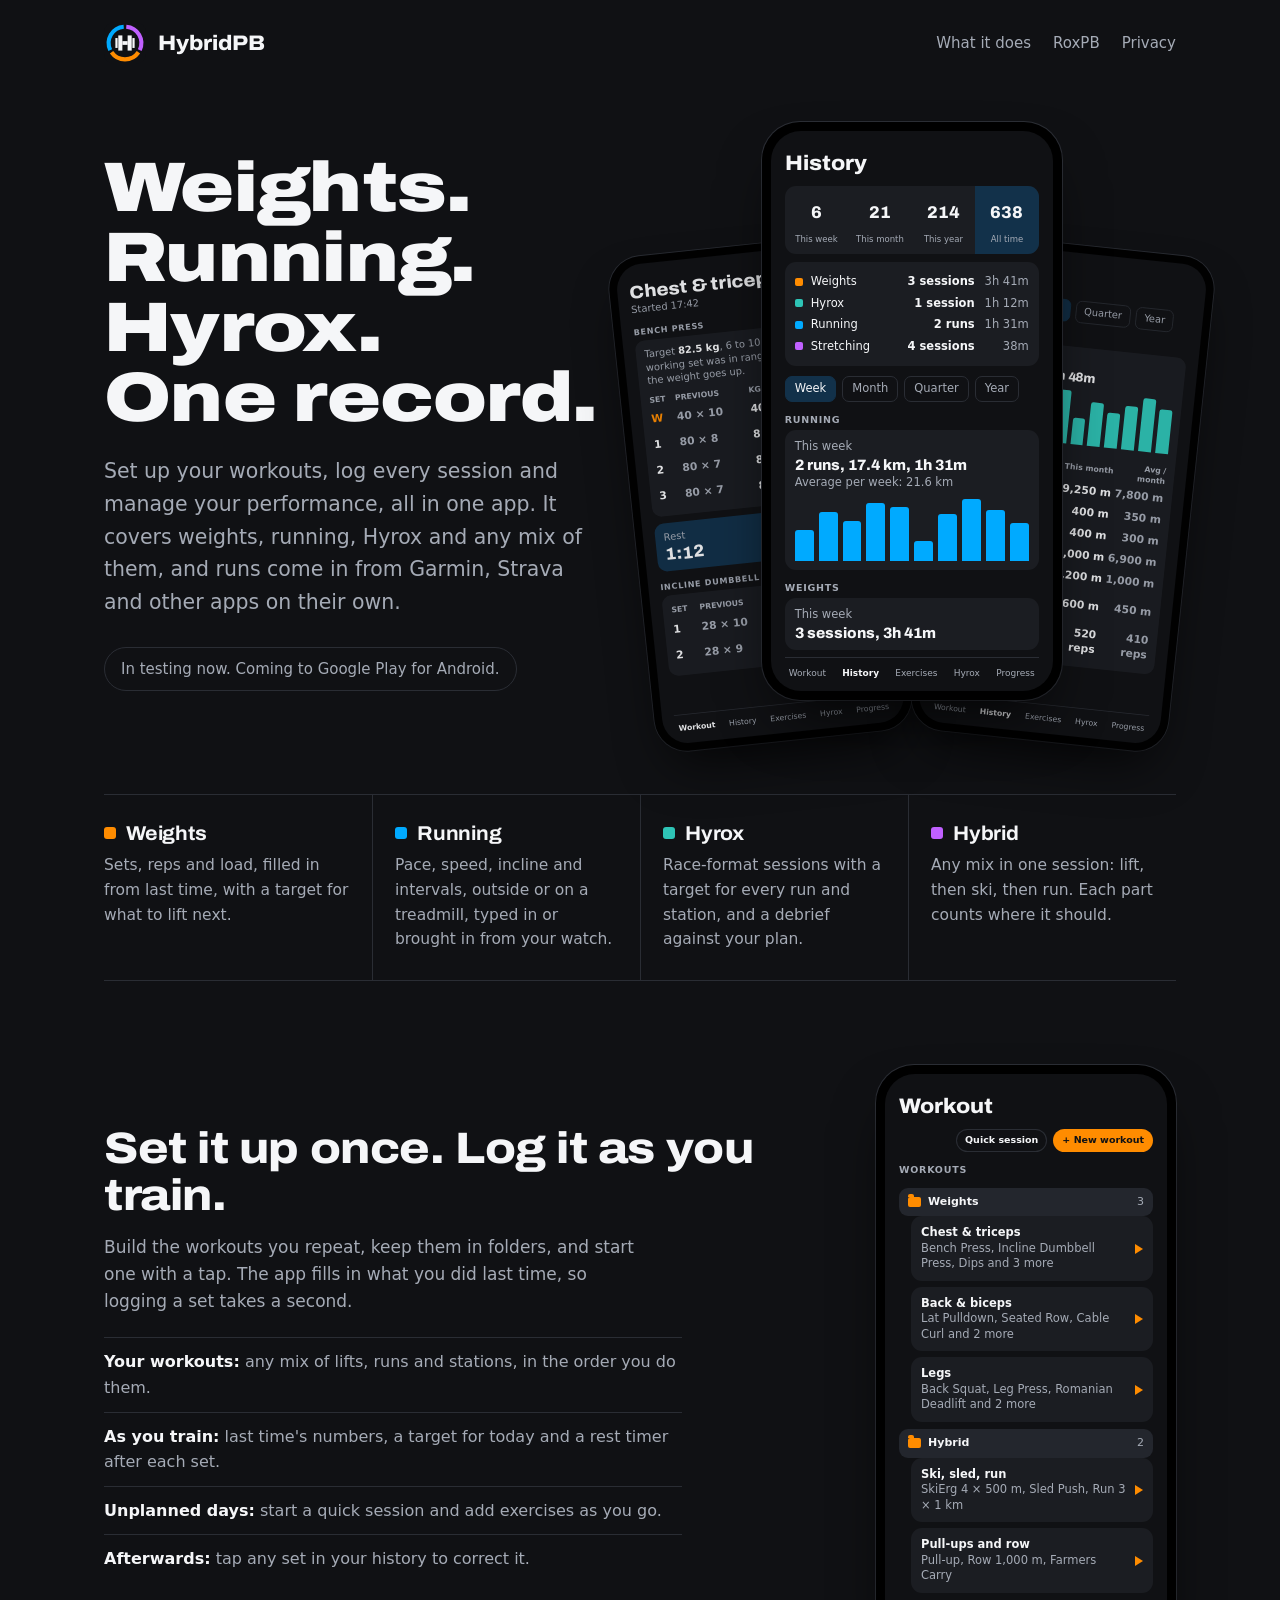
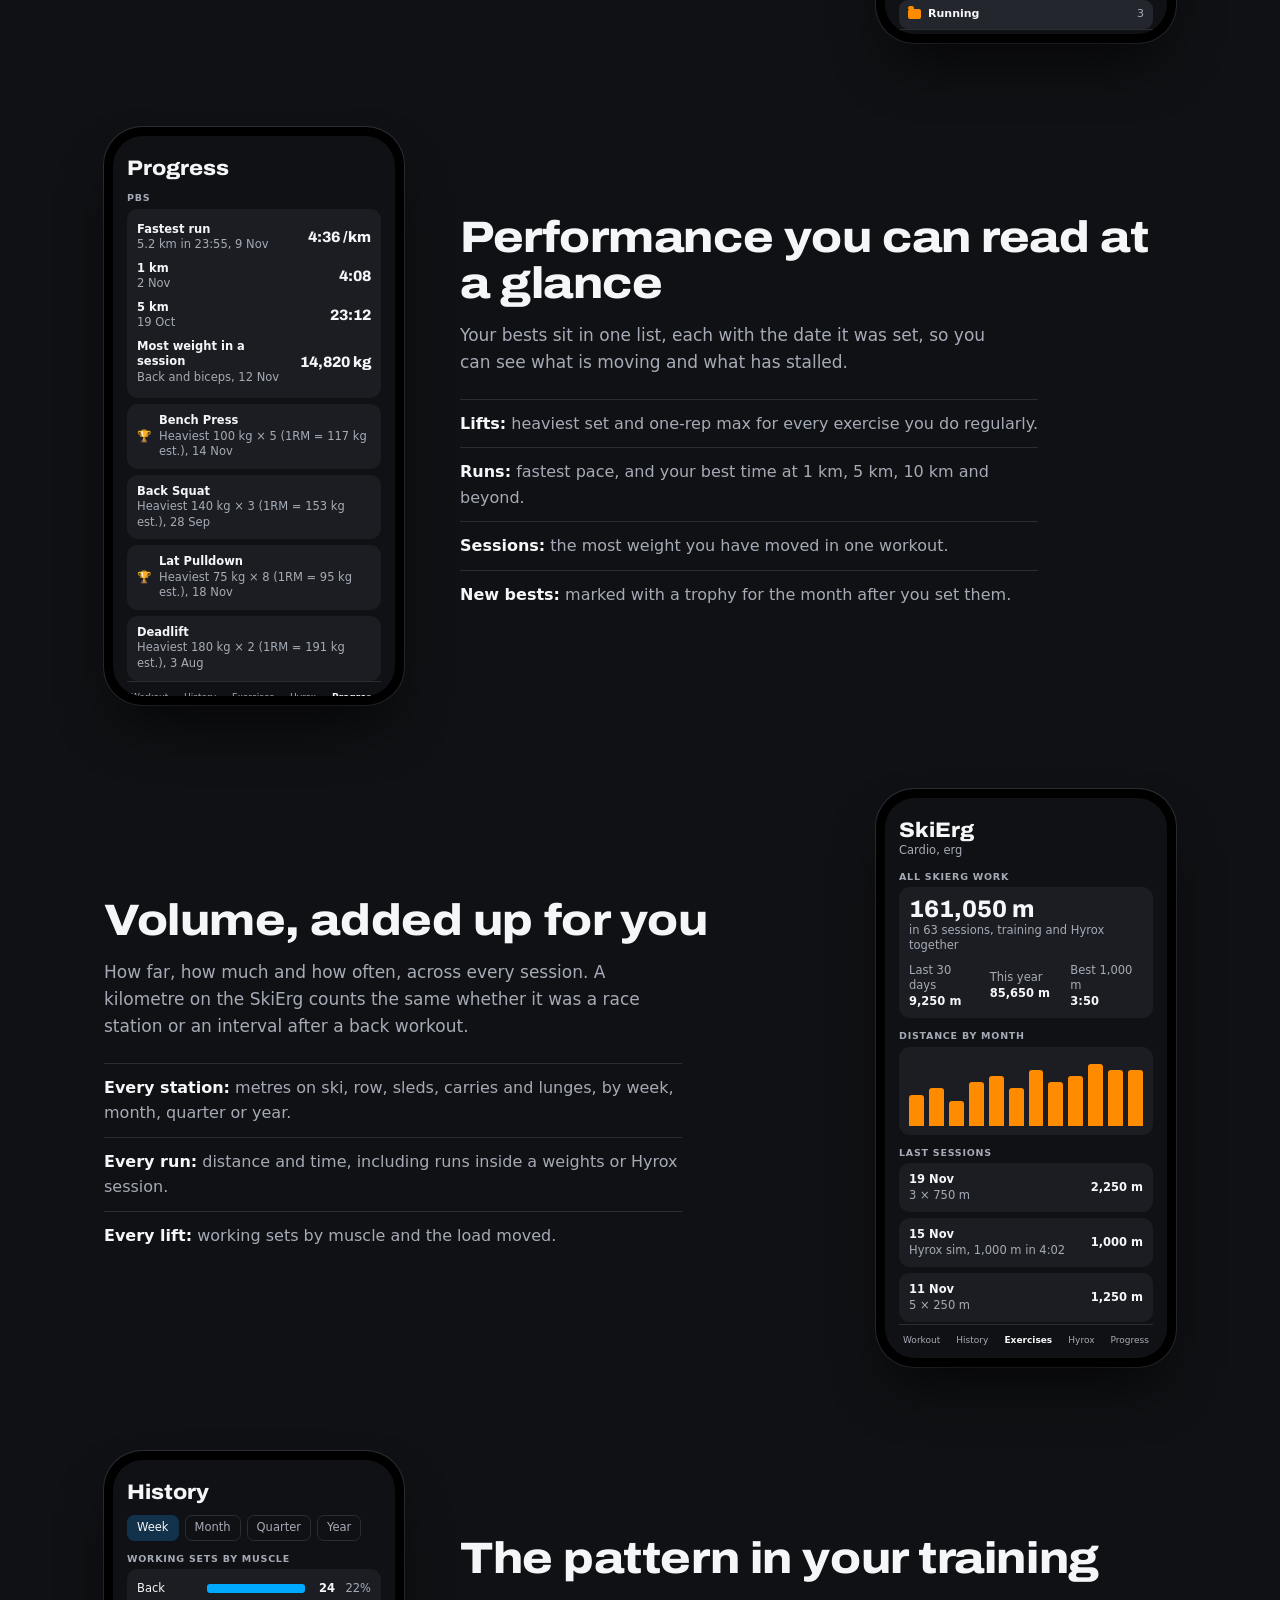
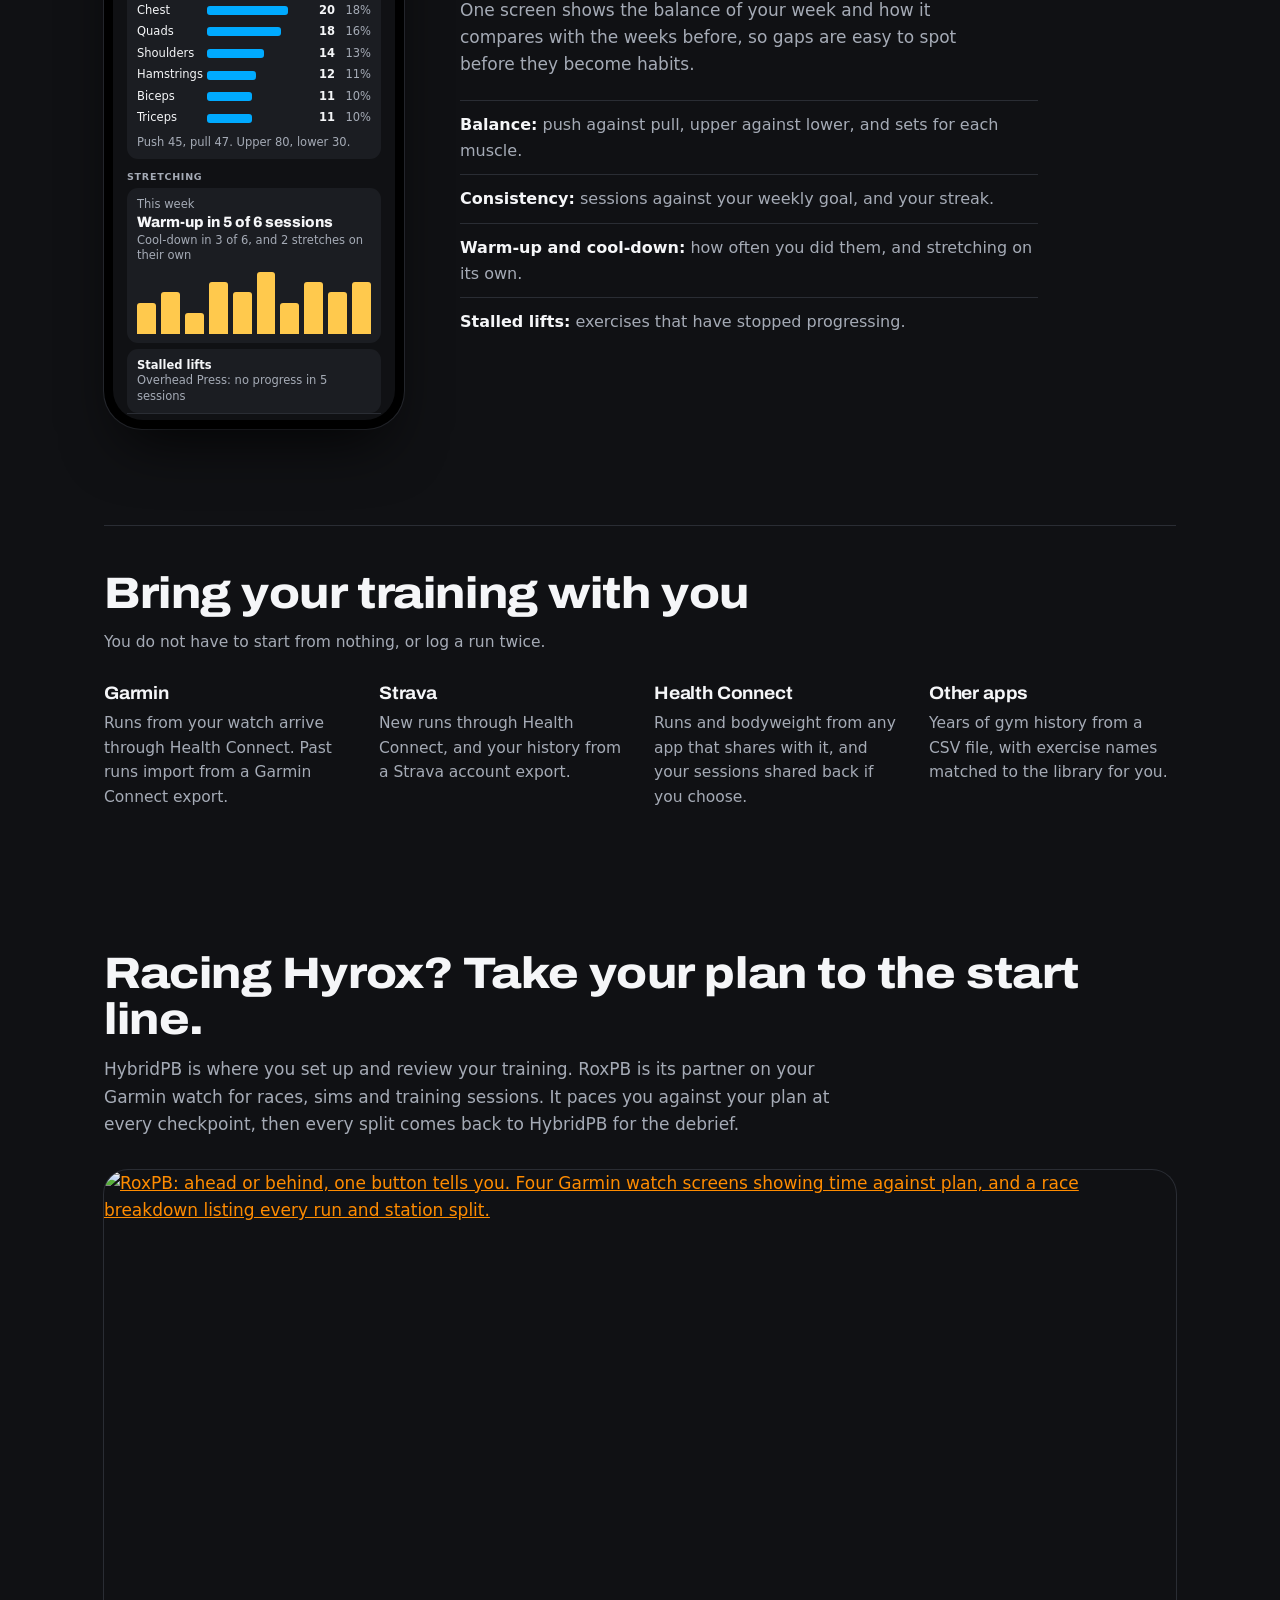
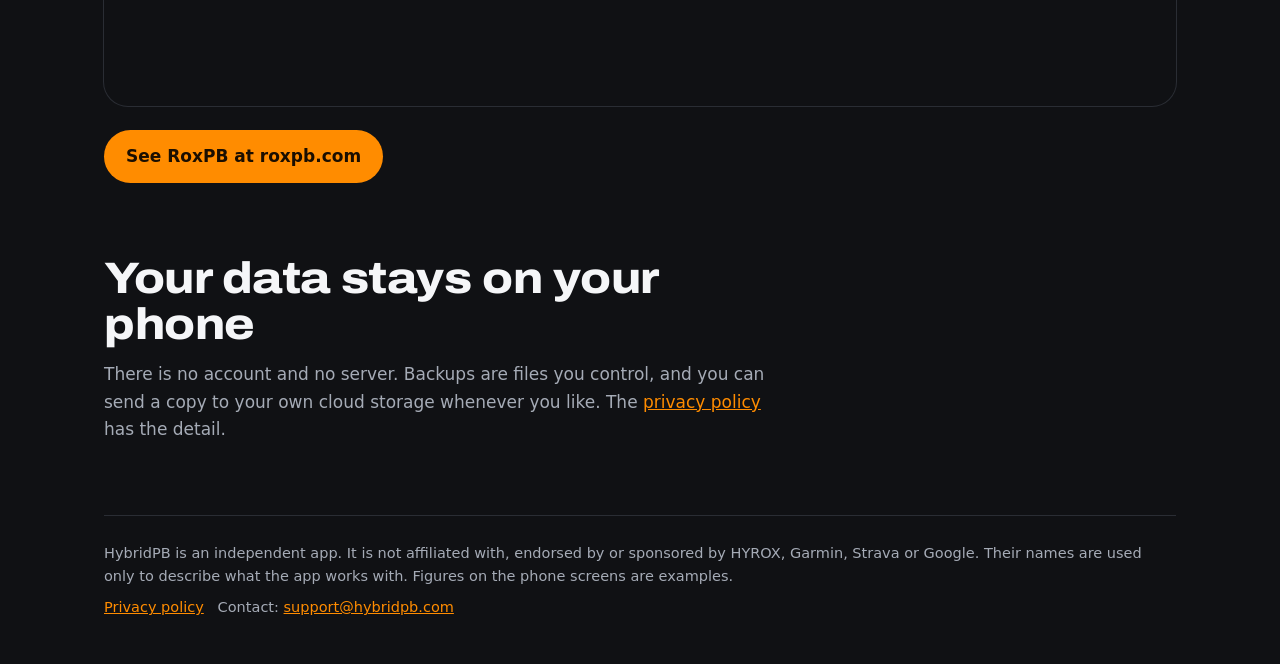
==== commit 72cdf3b9: "Add files via upload" ====
--- a/index.html
+++ b/index.html
@@ -189,22 +189,14 @@
 </section>
 
 <section class="roxpb" id="roxpb">
-  <div>
-    <div class="brand"><img src="./img/roxpb-logo.png" alt="">RoxPB</div>
-    <h2>Ahead or behind? One button tells you.</h2>
-    <p>RoxPB is our race-pacing app for Garmin watches. Press LAP at every checkpoint and the watch shows how far ahead or behind your plan you are. Finish, and every split opens in HybridPB.</p>
-    <dl>
-      <div><dt>Against plan</dt><dd class="ahead">▲ 0:11</dd></div>
-      <div><dt>Heart rate</dt><dd>162</dd></div>
-      <div><dt>Estimated finish</dt><dd>1:10:24</dd></div>
-    </dl>
-    <a class="go" href="https://roxpb.com">See RoxPB at roxpb.com</a>
-    <p class="fine">Times shown are examples.</p>
-  </div>
-  <div class="watches">
-    <img src="./img/roxpb-watch-run.png" alt="A Garmin watch showing 17 seconds ahead of plan on run 2">
-    <img src="./img/roxpb-watch-station.png" alt="A Garmin watch on the sled push station, 7 seconds ahead, heart rate 162">
-  </div>
+  <h2>Racing Hyrox? Take your plan to the start line.</h2>
+  <p>HybridPB is where you set up and review your training. RoxPB is its partner on your Garmin watch for races, sims and training sessions. It paces you against your plan at every checkpoint, then every split comes back to HybridPB for the debrief.</p>
+  <a class="shot" href="https://roxpb.com">
+    <img class="wide" src="./img/roxpb-hero.png" width="1440" height="720" alt="RoxPB: ahead or behind, one button tells you. Four Garmin watch screens showing time against plan, and a race breakdown listing every run and station split.">
+    <img class="narrow" src="./img/roxpb-hero-watch.png" width="880" height="720" alt="RoxPB: ahead or behind, one button tells you. Four Garmin watch screens showing time against plan.">
+    <img class="narrow" src="./img/roxpb-hero-race.png" width="560" height="720" alt="A RoxPB race breakdown listing the time for every run and station against plan.">
+  </a>
+  <a class="go" href="https://roxpb.com">See RoxPB at roxpb.com</a>
 </section>
 
 <section class="yours">
--- a/style.css
+++ b/style.css
@@ -65,19 +65,6 @@
 .sources .lede{margin-top:14px}
 
 /* RoxPB band: its own look, black like the watch face */
-.roxpb{margin-top:64px;background:#000;border-radius:28px;padding:48px;display:grid;grid-template-columns:minmax(0,1fr) auto;gap:40px;align-items:center}
-.roxpb .brand{display:flex;align-items:center;gap:14px;font:800 24px/1 var(--display);font-stretch:112%}
-.roxpb .brand img{width:56px;height:56px;border-radius:13px}
-.roxpb h2{margin-top:24px}
-.roxpb p{color:var(--muted);margin-top:14px;max-width:30em}
-.roxpb dl{display:flex;gap:36px;margin:26px 0 0;flex-wrap:wrap}
-.roxpb dt{font-size:13.5px;color:var(--muted)}
-.roxpb dd{margin:2px 0 0;font:800 30px/1.1 var(--display);font-stretch:108%;font-variant-numeric:tabular-nums}
-.roxpb dd.ahead{color:#00ff3c}
-.roxpb .go{display:inline-block;margin-top:28px;background:var(--station);color:#1a0e00;font-weight:700;text-decoration:none;padding:13px 22px;border-radius:999px}
-.roxpb .watches{display:flex;gap:18px}
-.roxpb .watches img{width:210px;height:210px}
-.roxpb .fine{font-size:13.5px;margin-top:18px}
 
 /* privacy strip and footer */
 .yours{padding:72px 0 0;max-width:40em}
@@ -130,6 +117,12 @@
 .timer .big{font-size:20px}
 .orange{color:var(--station)}
 
+.roxpb{margin-top:96px}
+.roxpb p{color:var(--muted);margin-top:14px;max-width:44em}
+.roxpb .shot{display:block;margin-top:32px}
+.roxpb .shot img{display:block;width:100%;height:auto;border-radius:24px;box-shadow:0 0 0 1px var(--line)}
+.roxpb .shot .narrow{display:none}
+.roxpb .go{display:inline-block;margin-top:24px;background:var(--station);color:#1a0e00;font-weight:700;text-decoration:none;padding:13px 22px;border-radius:999px}
 @media (max-width:900px){
   .hero{grid-template-columns:1fr;padding-bottom:40px}
   .fan{height:auto;display:flex;justify-content:center}
@@ -142,9 +135,8 @@
   .feature,.feature.flip{grid-template-columns:1fr;gap:32px;padding-top:64px}
   .feature .phone,.feature.flip .phone{order:2;margin:0 auto}
   .sources .cols{grid-template-columns:1fr 1fr}
-  .roxpb{grid-template-columns:1fr;padding:32px 24px}
-  .roxpb .watches img{width:150px;height:150px}
 }
+@media (max-width:640px){.roxpb .shot .wide{display:none}.roxpb .shot .narrow{display:block}.roxpb .shot .narrow+.narrow{margin-top:12px}}
 @media (max-width:480px){.top nav a:first-child{display:none}.top nav{gap:16px}.kinds{grid-template-columns:1fr}.kinds div,.kinds div:nth-child(even){padding-left:0;border-left:0;border-top:1px solid var(--line)}.kinds div:first-child{border-top:0}.kinds div:nth-child(2){border-top:1px solid var(--line)}.sources .cols{grid-template-columns:1fr}.phone{width:280px}}
 
 .screen .btn{font-size:9.5px;font-weight:700;padding:5px 9px;border-radius:999px;background:var(--station);color:#101114}
